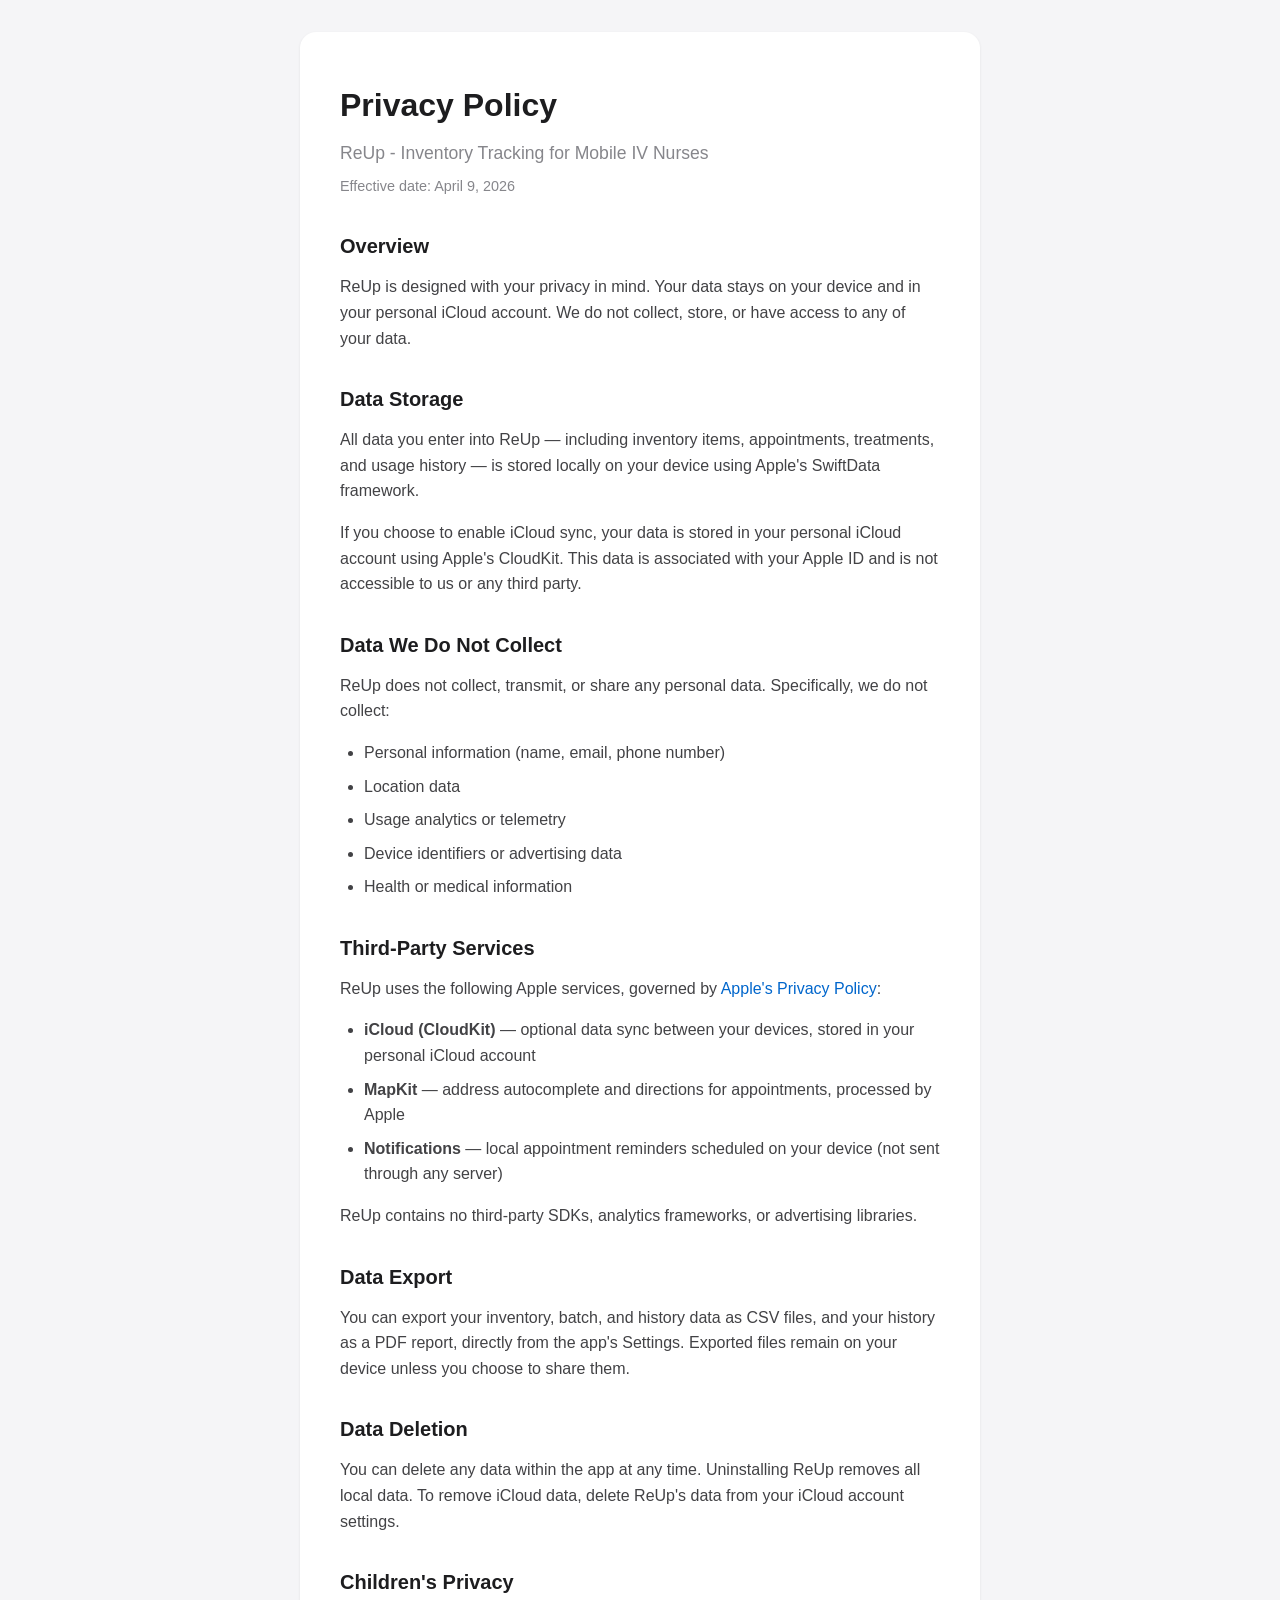
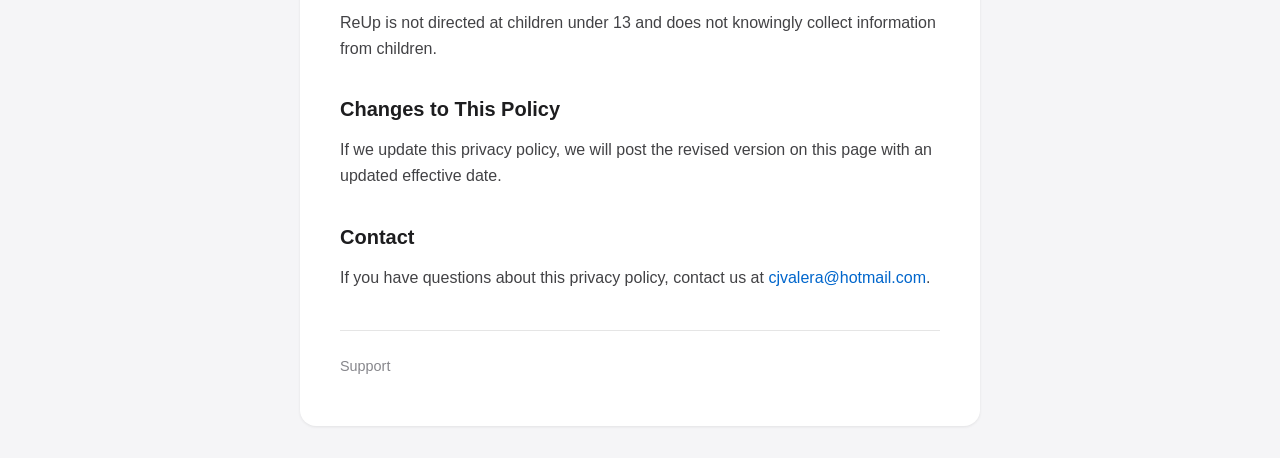
==== privacy.html @ 14303cd3 "Add support and privacy policy pages for App Store submission" ====
<!DOCTYPE html>
<html lang="en">
<head>
    <meta charset="UTF-8">
    <meta name="viewport" content="width=device-width, initial-scale=1.0">
    <title>ReUp - Privacy Policy</title>
    <style>
        * { margin: 0; padding: 0; box-sizing: border-box; }
        body {
            font-family: -apple-system, BlinkMacSystemFont, "Segoe UI", Roboto, Helvetica, Arial, sans-serif;
            line-height: 1.6;
            color: #1d1d1f;
            background: #f5f5f7;
            padding: 2rem 1rem;
        }
        .container {
            max-width: 680px;
            margin: 0 auto;
            background: #fff;
            border-radius: 16px;
            padding: 3rem 2.5rem;
            box-shadow: 0 1px 3px rgba(0,0,0,0.08);
        }
        h1 { font-size: 2rem; font-weight: 700; margin-bottom: 0.5rem; }
        .subtitle { color: #86868b; font-size: 1.1rem; margin-bottom: 0.5rem; }
        .effective { color: #86868b; font-size: 0.9rem; margin-bottom: 2rem; }
        h2 { font-size: 1.25rem; font-weight: 600; margin-top: 2rem; margin-bottom: 0.75rem; }
        p { margin-bottom: 1rem; color: #424245; }
        ul { margin-bottom: 1rem; padding-left: 1.5rem; color: #424245; }
        li { margin-bottom: 0.5rem; }
        a { color: #0066cc; text-decoration: none; }
        a:hover { text-decoration: underline; }
        .nav { margin-top: 2.5rem; padding-top: 1.5rem; border-top: 1px solid #e5e5e5; font-size: 0.9rem; color: #86868b; }
        .nav a { color: #86868b; }
        .nav a:hover { color: #0066cc; }
    </style>
</head>
<body>
    <div class="container">
        <h1>Privacy Policy</h1>
        <p class="subtitle">ReUp - Inventory Tracking for Mobile IV Nurses</p>
        <p class="effective">Effective date: April 9, 2026</p>

        <h2>Overview</h2>
        <p>ReUp is designed with your privacy in mind. Your data stays on your device and in your personal iCloud account. We do not collect, store, or have access to any of your data.</p>

        <h2>Data Storage</h2>
        <p>All data you enter into ReUp — including inventory items, appointments, treatments, and usage history — is stored locally on your device using Apple's SwiftData framework.</p>
        <p>If you choose to enable iCloud sync, your data is stored in your personal iCloud account using Apple's CloudKit. This data is associated with your Apple ID and is not accessible to us or any third party.</p>

        <h2>Data We Do Not Collect</h2>
        <p>ReUp does not collect, transmit, or share any personal data. Specifically, we do not collect:</p>
        <ul>
            <li>Personal information (name, email, phone number)</li>
            <li>Location data</li>
            <li>Usage analytics or telemetry</li>
            <li>Device identifiers or advertising data</li>
            <li>Health or medical information</li>
        </ul>

        <h2>Third-Party Services</h2>
        <p>ReUp uses the following Apple services, governed by <a href="https://www.apple.com/legal/privacy/">Apple's Privacy Policy</a>:</p>
        <ul>
            <li><strong>iCloud (CloudKit)</strong> — optional data sync between your devices, stored in your personal iCloud account</li>
            <li><strong>MapKit</strong> — address autocomplete and directions for appointments, processed by Apple</li>
            <li><strong>Notifications</strong> — local appointment reminders scheduled on your device (not sent through any server)</li>
        </ul>
        <p>ReUp contains no third-party SDKs, analytics frameworks, or advertising libraries.</p>

        <h2>Data Export</h2>
        <p>You can export your inventory, batch, and history data as CSV files, and your history as a PDF report, directly from the app's Settings. Exported files remain on your device unless you choose to share them.</p>

        <h2>Data Deletion</h2>
        <p>You can delete any data within the app at any time. Uninstalling ReUp removes all local data. To remove iCloud data, delete ReUp's data from your iCloud account settings.</p>

        <h2>Children's Privacy</h2>
        <p>ReUp is not directed at children under 13 and does not knowingly collect information from children.</p>

        <h2>Changes to This Policy</h2>
        <p>If we update this privacy policy, we will post the revised version on this page with an updated effective date.</p>

        <h2>Contact</h2>
        <p>If you have questions about this privacy policy, contact us at <a href="mailto:cjvalera@hotmail.com">cjvalera@hotmail.com</a>.</p>

        <div class="nav">
            <a href="index.html">Support</a>
        </div>
    </div>
</body>
</html>
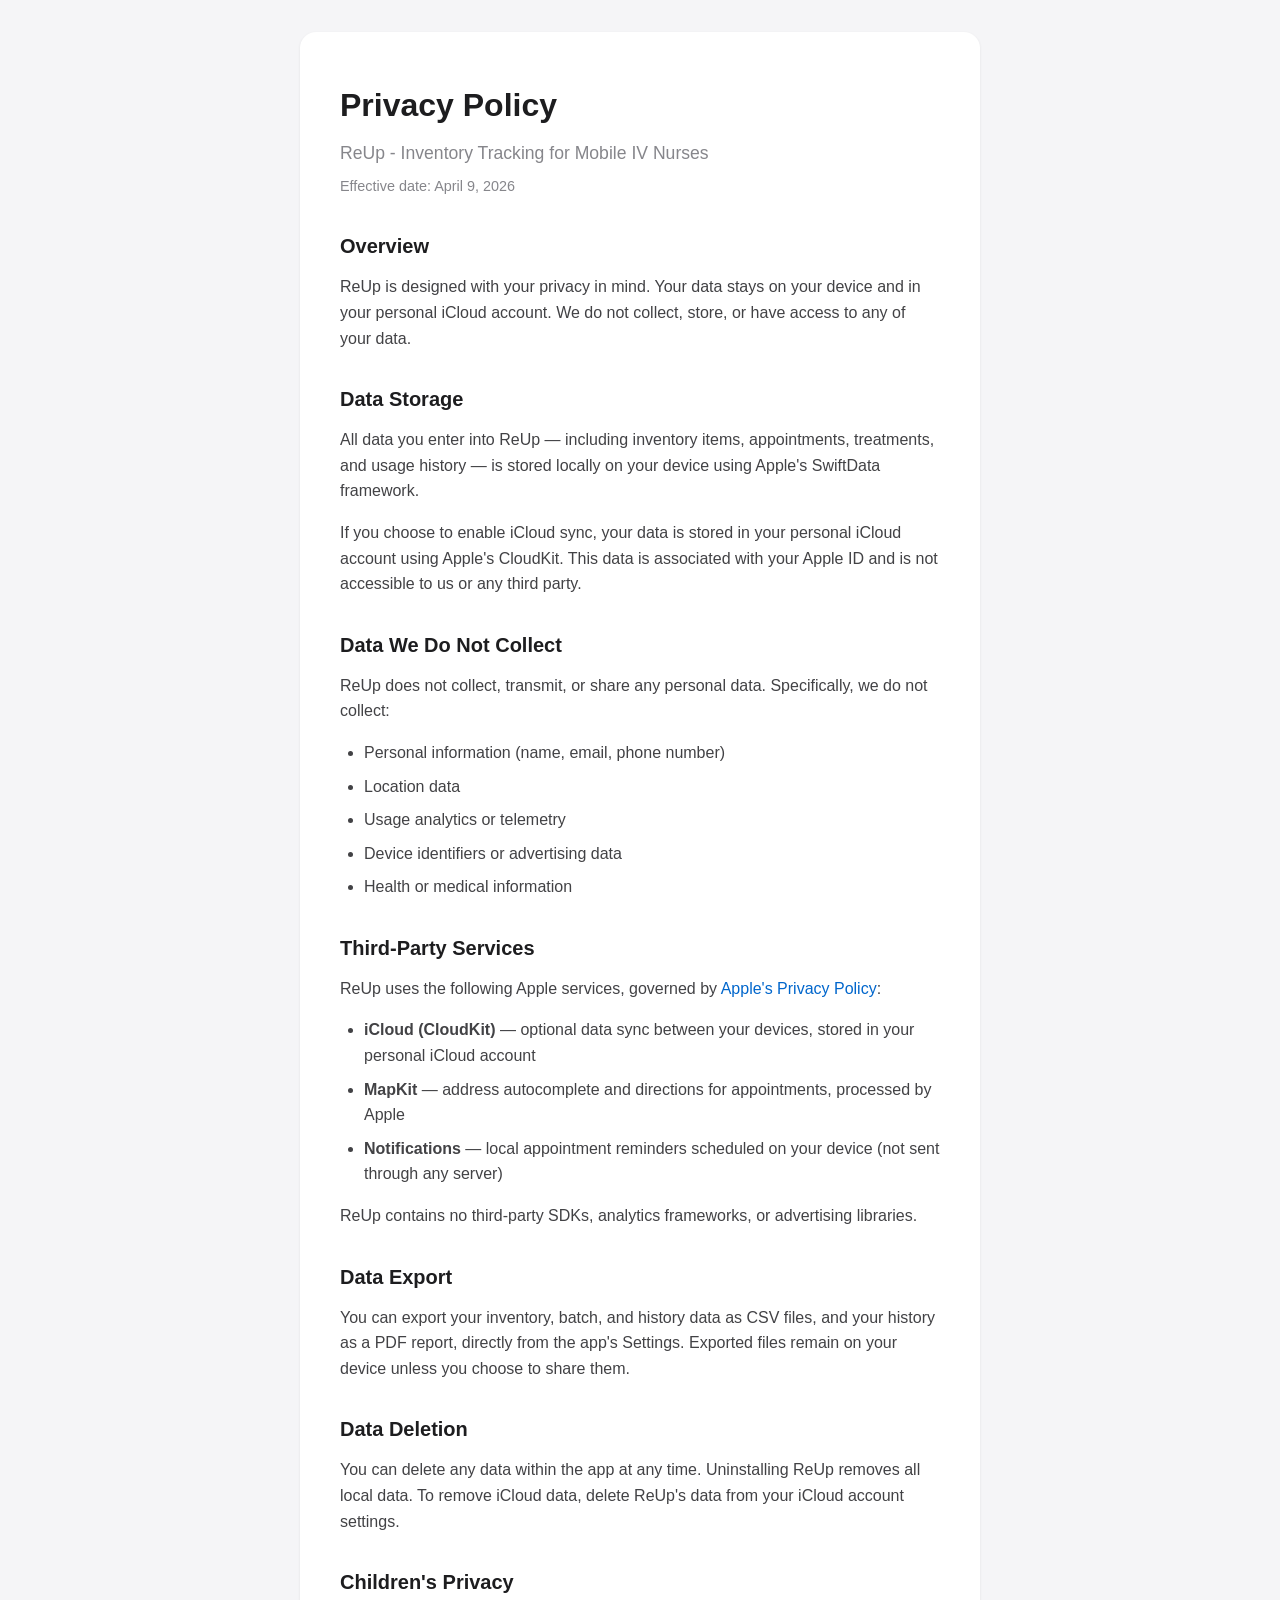
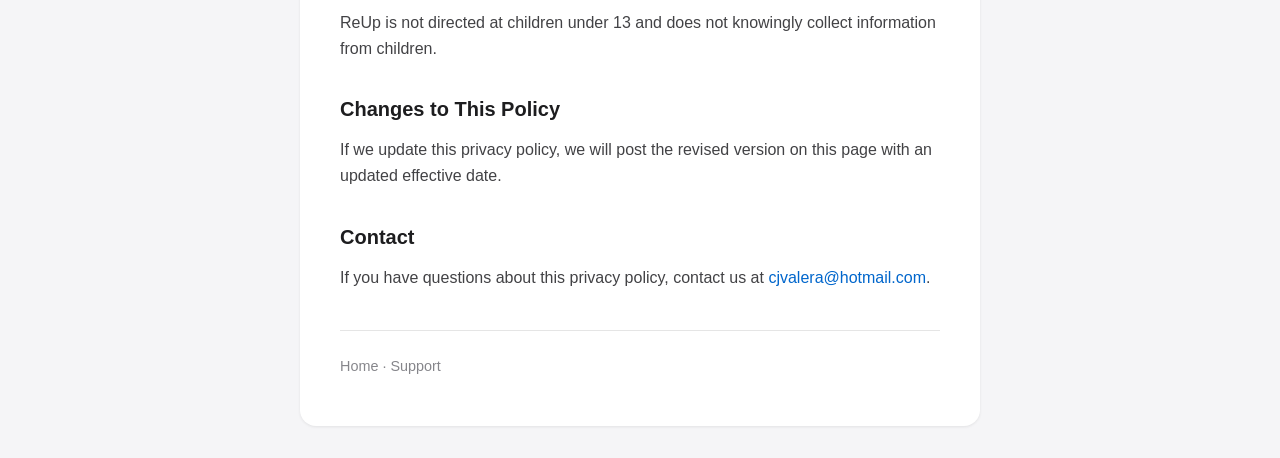
==== commit 0c76aaa2: "Add marketing landing page; move support to /support.html Replace the old support-only index with a " ====
--- a/privacy.html
+++ b/privacy.html
@@ -83,7 +83,8 @@
         <p>If you have questions about this privacy policy, contact us at <a href="mailto:cjvalera@hotmail.com">cjvalera@hotmail.com</a>.</p>
 
         <div class="nav">
-            <a href="index.html">Support</a>
+            <a href="index.html">Home</a> &middot;
+            <a href="support.html">Support</a>
         </div>
     </div>
 </body>
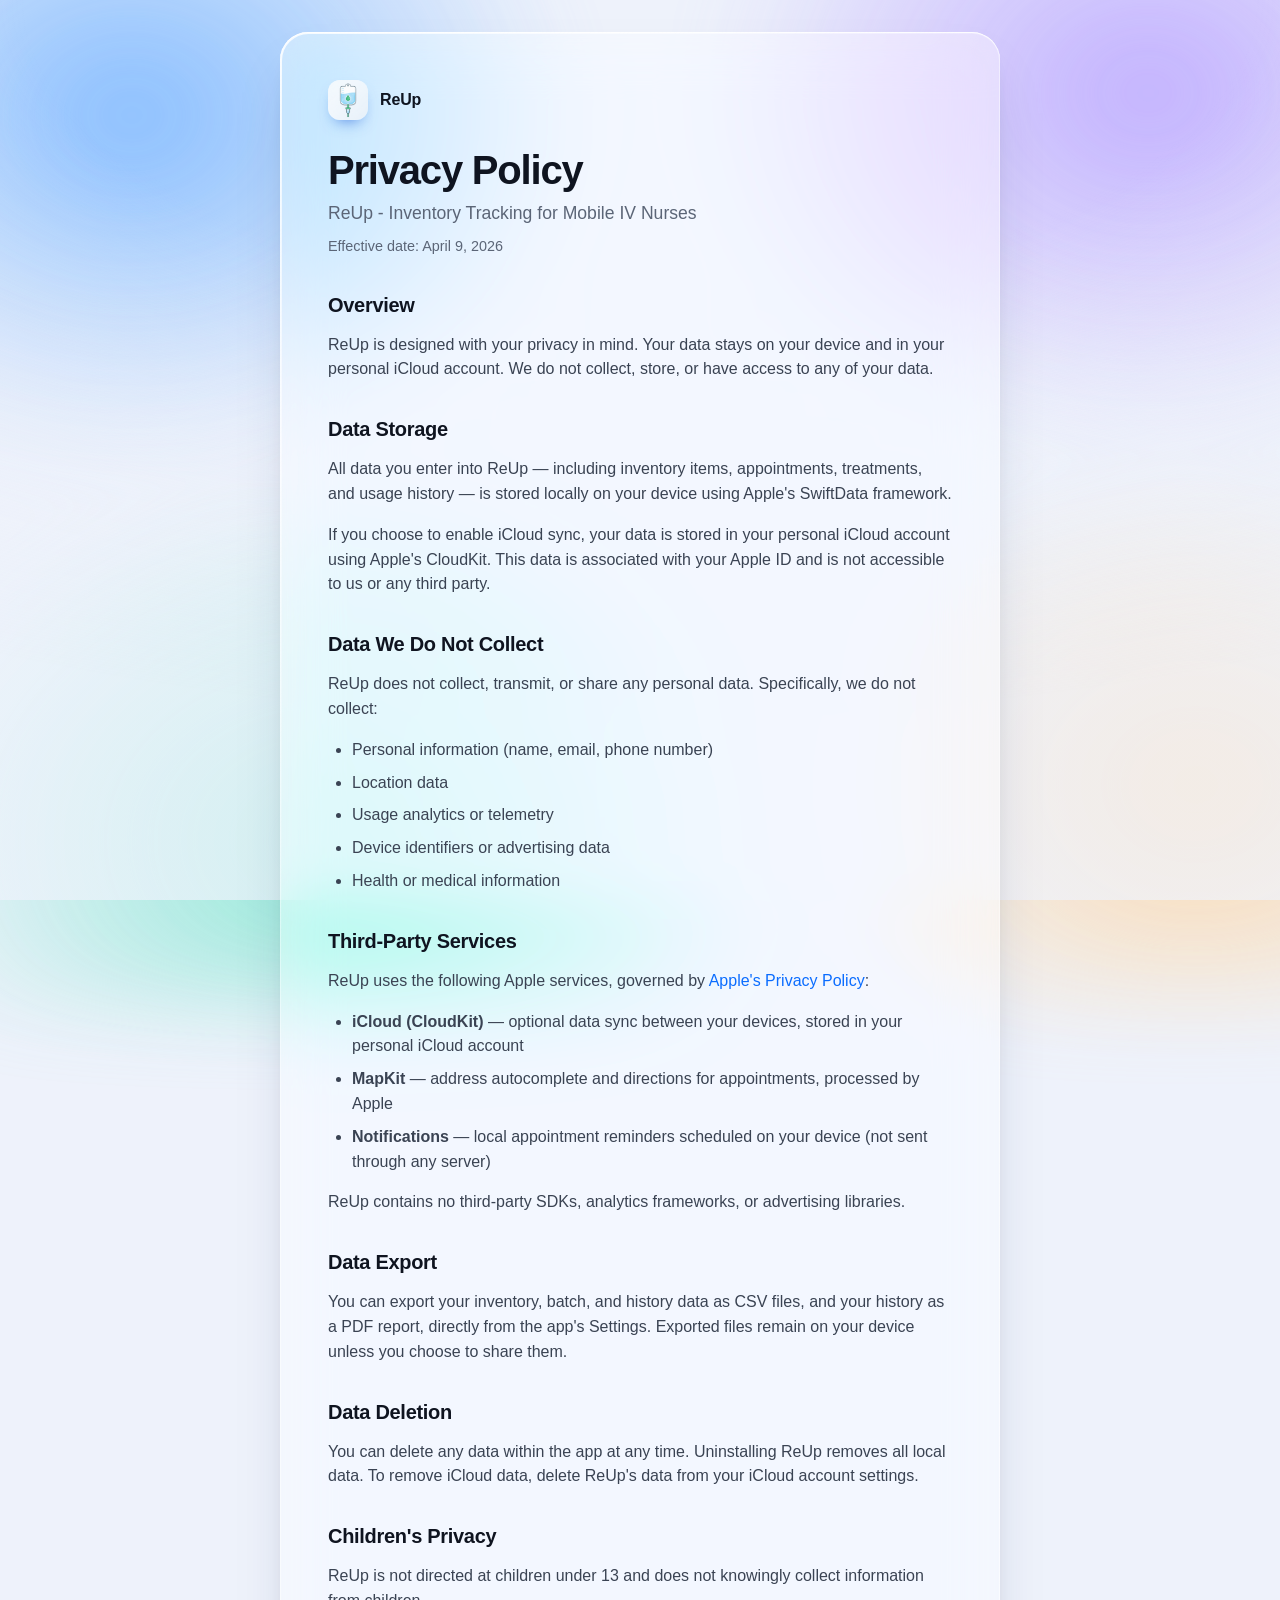
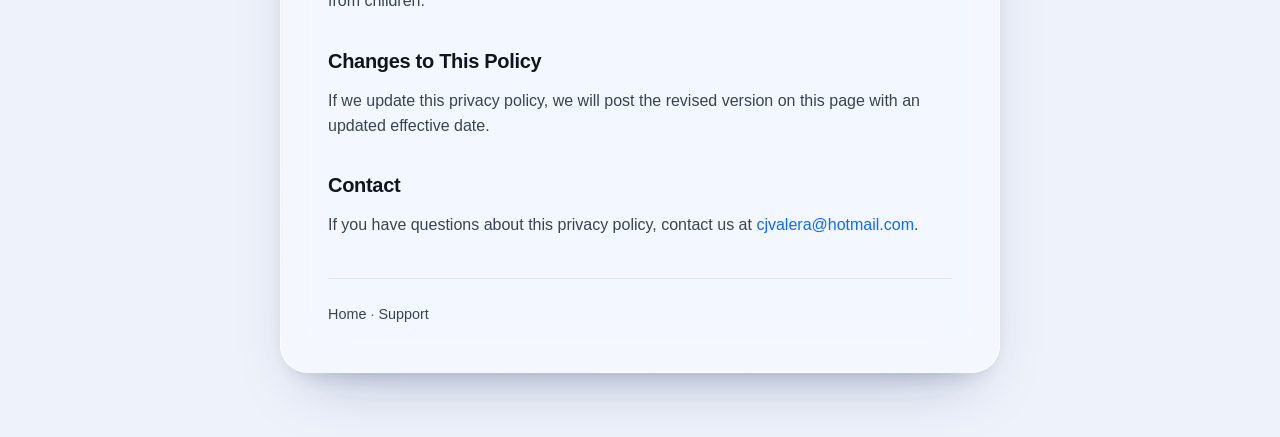
==== commit 5ba7e5a8: "Restyle the ReUp site with the Valera Labs liquid glass design Landing page gets the shared interact" ====
--- a/privacy.html
+++ b/privacy.html
@@ -4,39 +4,16 @@
     <meta charset="UTF-8">
     <meta name="viewport" content="width=device-width, initial-scale=1.0">
     <title>ReUp - Privacy Policy</title>
-    <style>
-        * { margin: 0; padding: 0; box-sizing: border-box; }
-        body {
-            font-family: -apple-system, BlinkMacSystemFont, "Segoe UI", Roboto, Helvetica, Arial, sans-serif;
-            line-height: 1.6;
-            color: #1d1d1f;
-            background: #f5f5f7;
-            padding: 2rem 1rem;
-        }
-        .container {
-            max-width: 680px;
-            margin: 0 auto;
-            background: #fff;
-            border-radius: 16px;
-            padding: 3rem 2.5rem;
-            box-shadow: 0 1px 3px rgba(0,0,0,0.08);
-        }
-        h1 { font-size: 2rem; font-weight: 700; margin-bottom: 0.5rem; }
-        .subtitle { color: #86868b; font-size: 1.1rem; margin-bottom: 0.5rem; }
-        .effective { color: #86868b; font-size: 0.9rem; margin-bottom: 2rem; }
-        h2 { font-size: 1.25rem; font-weight: 600; margin-top: 2rem; margin-bottom: 0.75rem; }
-        p { margin-bottom: 1rem; color: #424245; }
-        ul { margin-bottom: 1rem; padding-left: 1.5rem; color: #424245; }
-        li { margin-bottom: 0.5rem; }
-        a { color: #0066cc; text-decoration: none; }
-        a:hover { text-decoration: underline; }
-        .nav { margin-top: 2.5rem; padding-top: 1.5rem; border-top: 1px solid #e5e5e5; font-size: 0.9rem; color: #86868b; }
-        .nav a { color: #86868b; }
-        .nav a:hover { color: #0066cc; }
-    </style>
+    <link rel="stylesheet" href="_style.css">
+    <link rel="icon" type="image/png" href="favicon.png">
+    <link rel="apple-touch-icon" href="apple-touch-icon.png">
+    <link rel="canonical" href="https://reup.valeralabs.io/privacy.html">
+    <!-- Moved to reup.valeralabs.io; the GitHub Pages copy only forwards there. -->
+    <script>if(location.hostname.endsWith('github.io'))location.replace('https://reup.valeralabs.io/'+location.pathname.replace(/^\/reup-support\/?/,''))</script>
 </head>
 <body>
     <div class="container">
+        <div class="brand"><img src="appicon.png" alt=""><a href="index.html">ReUp</a></div>
         <h1>Privacy Policy</h1>
         <p class="subtitle">ReUp - Inventory Tracking for Mobile IV Nurses</p>
         <p class="effective">Effective date: April 9, 2026</p>
--- a/_style.css
+++ b/_style.css
@@ -0,0 +1,75 @@
+/* Document pages (privacy, terms, support): glass card on the shared background. */
+@import url("_glass.css");
+
+body { padding: 1.25rem 1rem 3rem; }
+@media (min-width: 720px) { body { padding: 2rem 1.5rem 4rem; } }
+
+/* static liquid background, no canvas on these pages */
+body::before {
+    content: "";
+    position: fixed; inset: -12%; z-index: 0; pointer-events: none;
+    background:
+        radial-gradient(40% 45% at 18% 20%, var(--blob-1) 0%, transparent 70%),
+        radial-gradient(40% 45% at 82% 18%, var(--blob-2) 0%, transparent 70%),
+        radial-gradient(40% 45% at 30% 85%, var(--blob-3) 0%, transparent 70%),
+        radial-gradient(35% 40% at 85% 80%, var(--blob-4) 0%, transparent 70%);
+    filter: blur(40px) saturate(1.2);
+    opacity: var(--blob-alpha);
+}
+body::after {
+    content: "";
+    position: fixed; inset: 0; z-index: 0; pointer-events: none;
+    background: radial-gradient(120% 80% at 50% 0%, transparent 40%, color-mix(in srgb, var(--bg) 70%, transparent) 100%);
+}
+
+.container {
+    position: relative; z-index: 1;
+    max-width: 720px; margin: 0 auto;
+    padding: clamp(1.75rem, 4vw, 3rem);
+    border-radius: 28px;
+    background: var(--glass);
+    -webkit-backdrop-filter: blur(28px) saturate(180%);
+    backdrop-filter: blur(28px) saturate(180%);
+    box-shadow:
+        inset 0 1px 0 var(--glass-edge),
+        inset 0 -1px 0 var(--glass-edge-soft),
+        inset 1px 0 0 var(--glass-edge-soft),
+        inset -1px 0 0 var(--glass-edge-soft),
+        var(--glass-shadow);
+}
+.container::before {
+    content: "";
+    position: absolute; inset: 0; border-radius: inherit; padding: 1.5px;
+    background: linear-gradient(135deg, var(--glass-edge) 0%, transparent 35%, transparent 65%, var(--glass-edge-soft) 100%);
+    -webkit-mask: linear-gradient(#000 0 0) content-box, linear-gradient(#000 0 0);
+    mask: linear-gradient(#000 0 0) content-box, linear-gradient(#000 0 0);
+    -webkit-mask-composite: xor; mask-composite: exclude;
+    pointer-events: none;
+}
+
+.brand { display: flex; align-items: center; gap: 0.75rem; margin-bottom: 1.75rem; }
+.brand img { width: 40px; height: 40px; border-radius: 12px; box-shadow: inset 0 1px 0 rgba(255,255,255,0.5), 0 8px 16px -8px rgba(10,79,214,0.7); }
+.brand a { color: var(--text); font-weight: 650; letter-spacing: -0.01em; }
+.brand a:hover { text-decoration: none; color: var(--accent); }
+
+h1 { font-size: clamp(1.9rem, 4.5vw, 2.5rem); font-weight: 700; letter-spacing: -0.03em; line-height: 1.1; margin-bottom: 0.5rem; }
+.subtitle { color: var(--muted); font-size: 1.1rem; margin-bottom: 0.5rem; }
+.effective { color: var(--muted); font-size: 0.9rem; margin-bottom: 2rem; }
+h2 { font-size: 1.25rem; font-weight: 650; letter-spacing: -0.015em; margin-top: 2rem; margin-bottom: 0.75rem; }
+h3 { font-size: 1.05rem; font-weight: 600; margin-top: 1.25rem; margin-bottom: 0.5rem; }
+p { margin-bottom: 1rem; color: var(--body); }
+ul, ol { margin-bottom: 1rem; padding-left: 1.5rem; color: var(--body); }
+li { margin-bottom: 0.5rem; }
+table { width: 100%; border-collapse: collapse; margin-bottom: 1rem; font-size: 0.95rem; }
+th, td { text-align: left; padding: 0.55rem 0.6rem; border-bottom: 1px solid var(--border); vertical-align: top; color: var(--body); }
+th { color: var(--text); font-weight: 600; }
+.card, .contact-card { background: var(--pill); border-radius: 16px; padding: 1.25rem 1.5rem; margin: 1.5rem 0; box-shadow: inset 0 1px 0 var(--glass-edge); }
+.card p, .contact-card p { margin-bottom: 0.5rem; } .card p:last-child, .contact-card p:last-child { margin-bottom: 0; }
+
+p.nav, div.nav {
+    position: static; display: block; max-width: none; border-radius: 0;
+    margin: 2.5rem 0 0; padding: 1.5rem 0 0;
+    border-top: 1px solid var(--border);
+    font-size: 0.9rem; color: var(--muted);
+}
+p.nav a, div.nav a { color: var(--body); } p.nav a:hover, div.nav a:hover { color: var(--accent); }
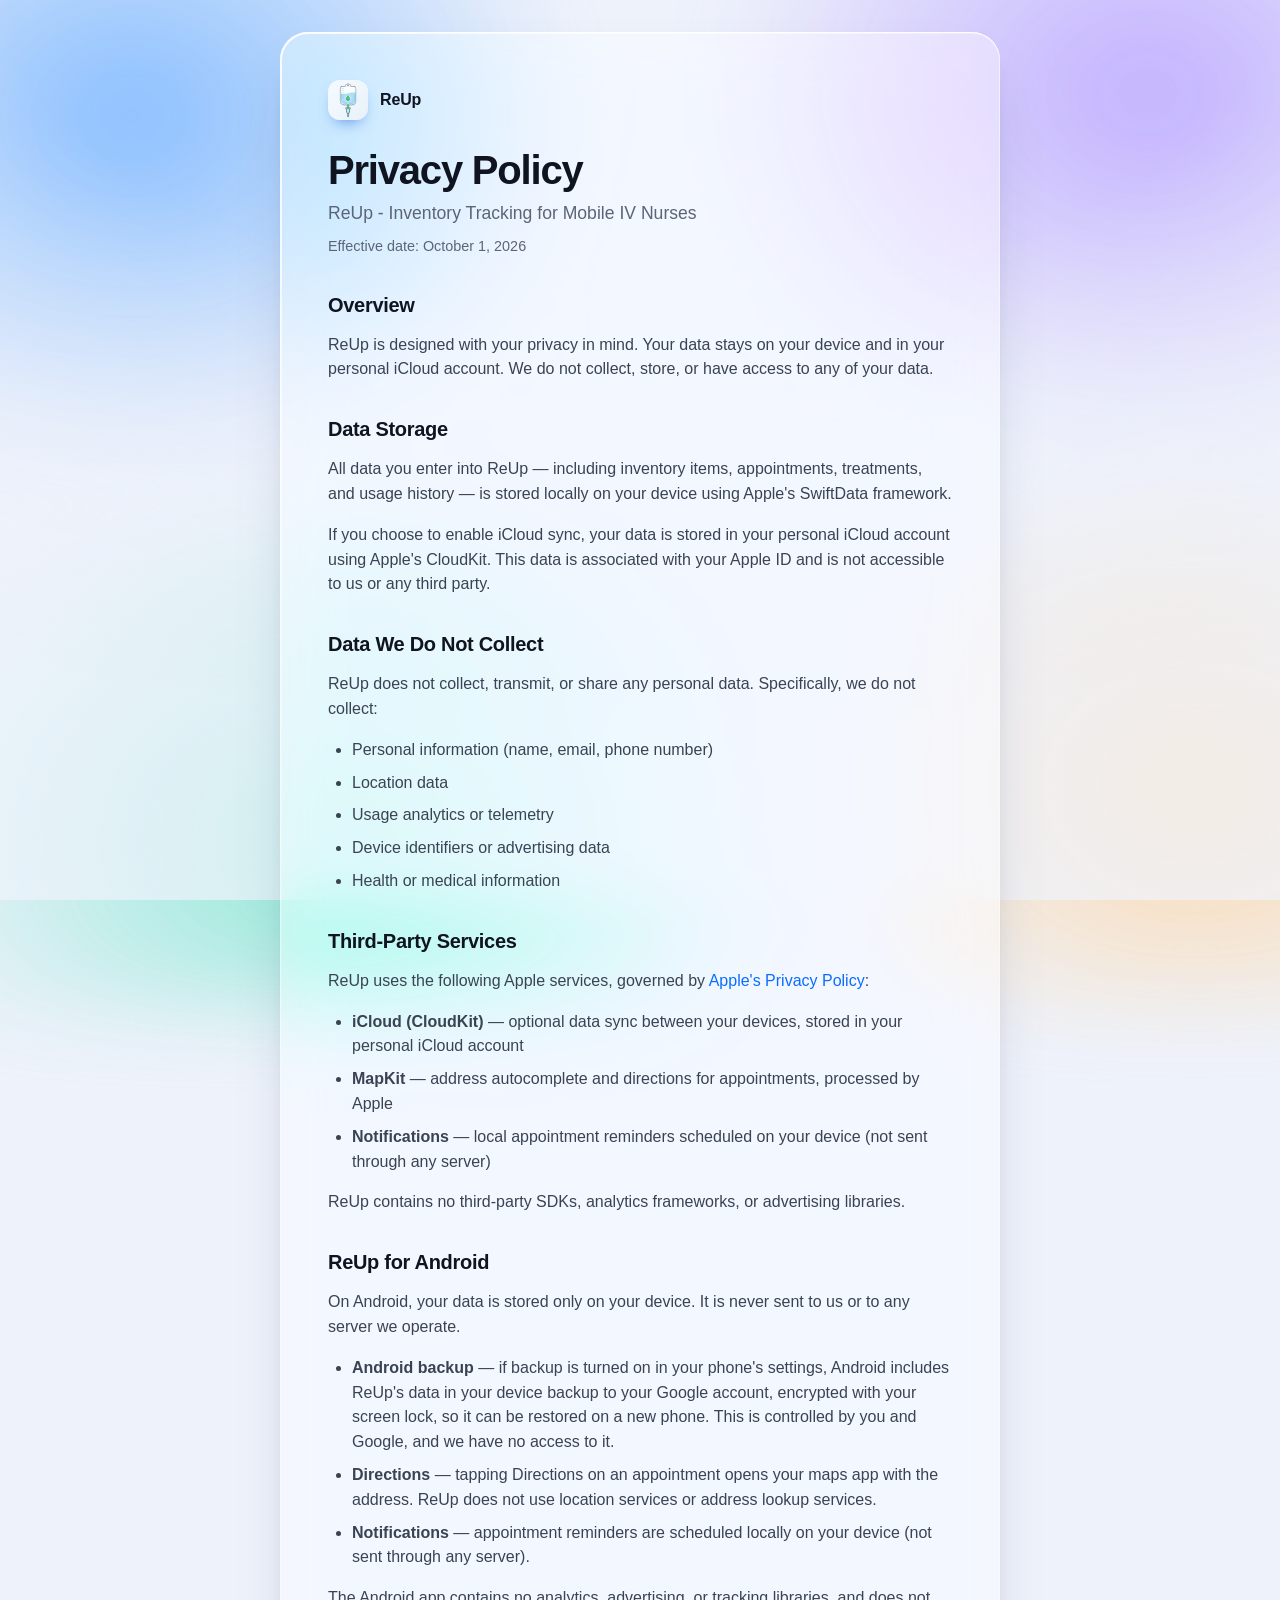
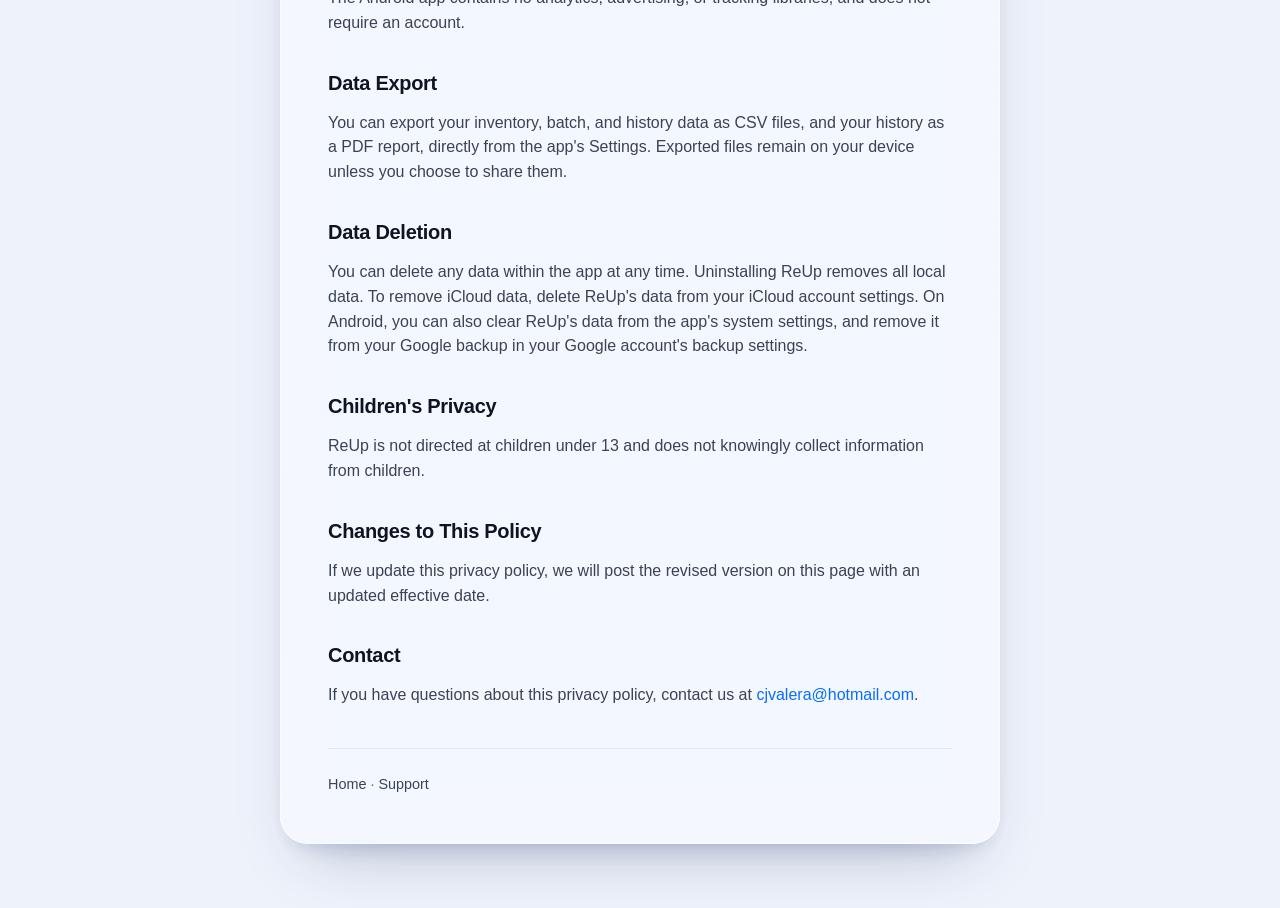
==== commit 4e9fba40: "Add an Android section to the ReUp privacy policy Co-Authored-By: Claude Opus 5.5 <noreply@anthropic" ====
--- a/privacy.html
+++ b/privacy.html
@@ -16,7 +16,7 @@
         <div class="brand"><img src="appicon.png" alt=""><a href="index.html">ReUp</a></div>
         <h1>Privacy Policy</h1>
         <p class="subtitle">ReUp - Inventory Tracking for Mobile IV Nurses</p>
-        <p class="effective">Effective date: April 9, 2026</p>
+        <p class="effective">Effective date: October 1, 2026</p>
 
         <h2>Overview</h2>
         <p>ReUp is designed with your privacy in mind. Your data stays on your device and in your personal iCloud account. We do not collect, store, or have access to any of your data.</p>
@@ -44,11 +44,20 @@
         </ul>
         <p>ReUp contains no third-party SDKs, analytics frameworks, or advertising libraries.</p>
 
+        <h2>ReUp for Android</h2>
+        <p>On Android, your data is stored only on your device. It is never sent to us or to any server we operate.</p>
+        <ul>
+            <li><strong>Android backup</strong> — if backup is turned on in your phone's settings, Android includes ReUp's data in your device backup to your Google account, encrypted with your screen lock, so it can be restored on a new phone. This is controlled by you and Google, and we have no access to it.</li>
+            <li><strong>Directions</strong> — tapping Directions on an appointment opens your maps app with the address. ReUp does not use location services or address lookup services.</li>
+            <li><strong>Notifications</strong> — appointment reminders are scheduled locally on your device (not sent through any server).</li>
+        </ul>
+        <p>The Android app contains no analytics, advertising, or tracking libraries, and does not require an account.</p>
+
         <h2>Data Export</h2>
         <p>You can export your inventory, batch, and history data as CSV files, and your history as a PDF report, directly from the app's Settings. Exported files remain on your device unless you choose to share them.</p>
 
         <h2>Data Deletion</h2>
-        <p>You can delete any data within the app at any time. Uninstalling ReUp removes all local data. To remove iCloud data, delete ReUp's data from your iCloud account settings.</p>
+        <p>You can delete any data within the app at any time. Uninstalling ReUp removes all local data. To remove iCloud data, delete ReUp's data from your iCloud account settings. On Android, you can also clear ReUp's data from the app's system settings, and remove it from your Google backup in your Google account's backup settings.</p>
 
         <h2>Children's Privacy</h2>
         <p>ReUp is not directed at children under 13 and does not knowingly collect information from children.</p>
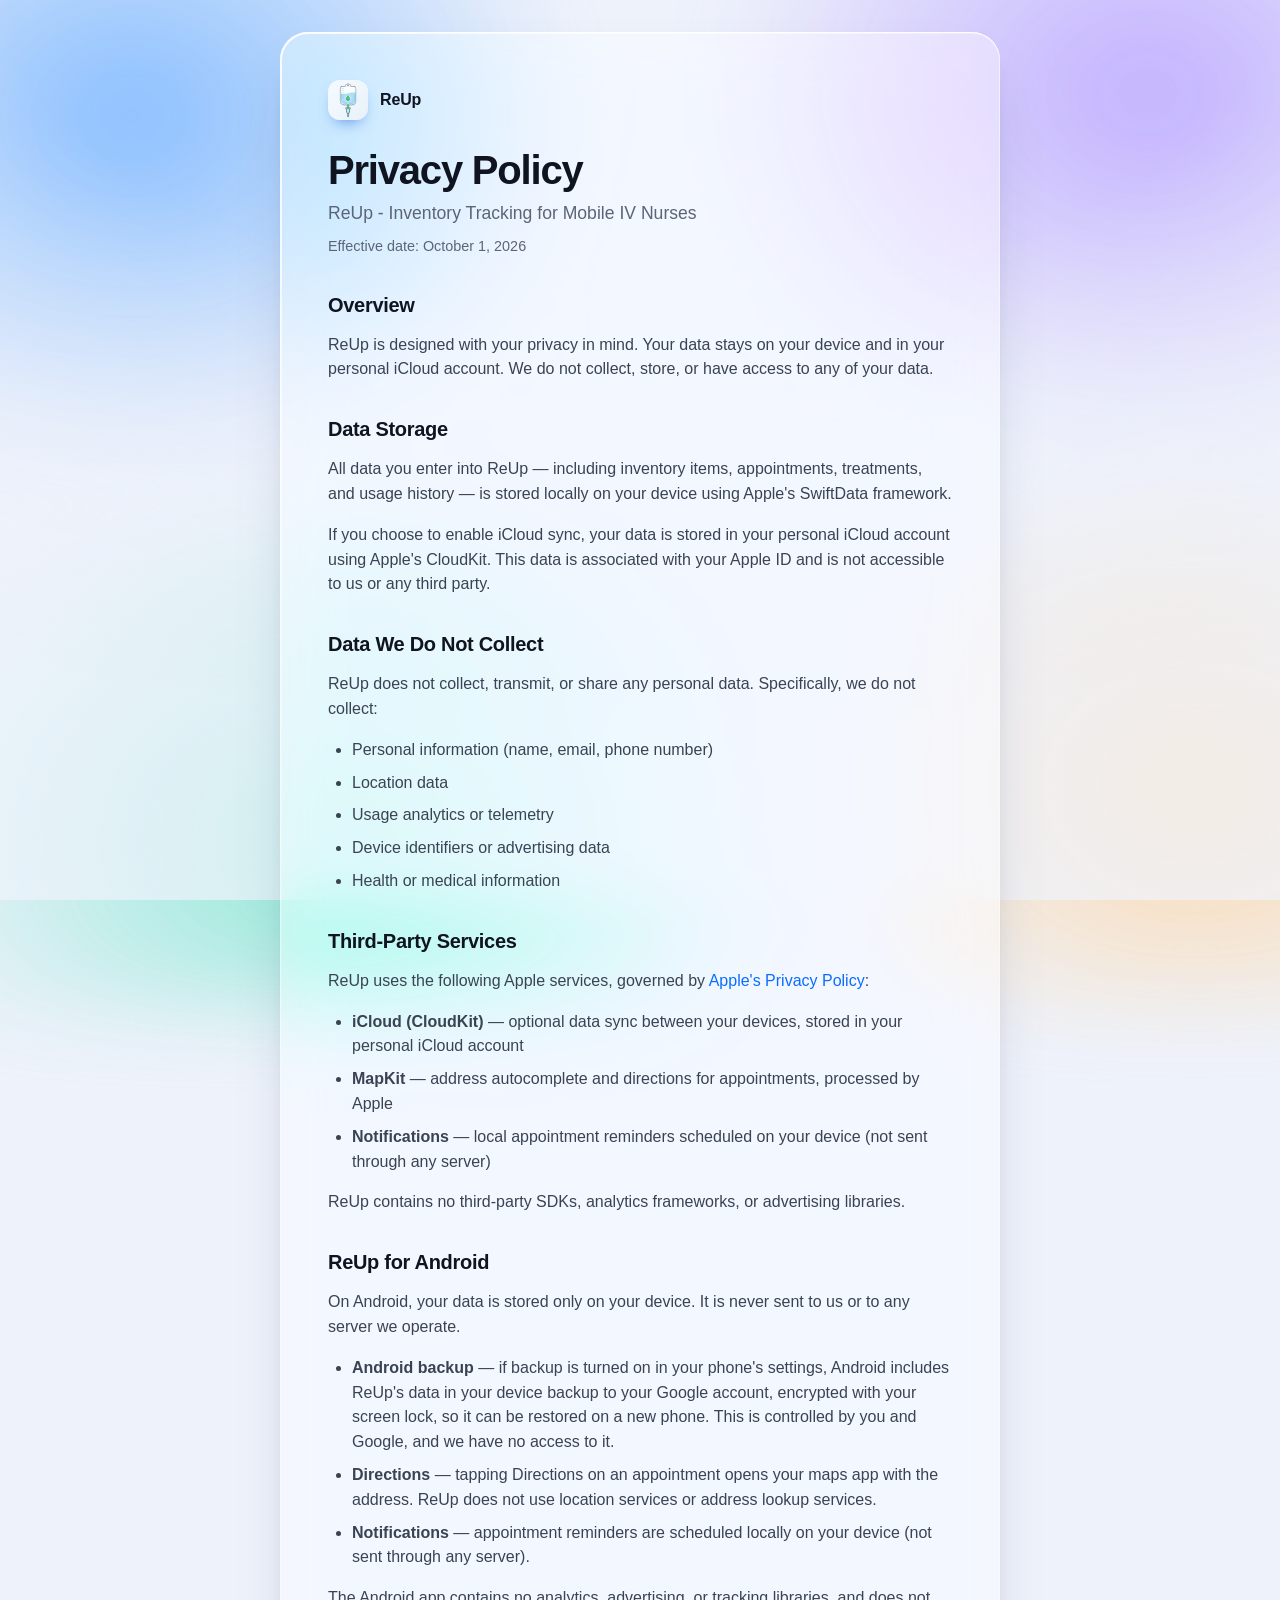
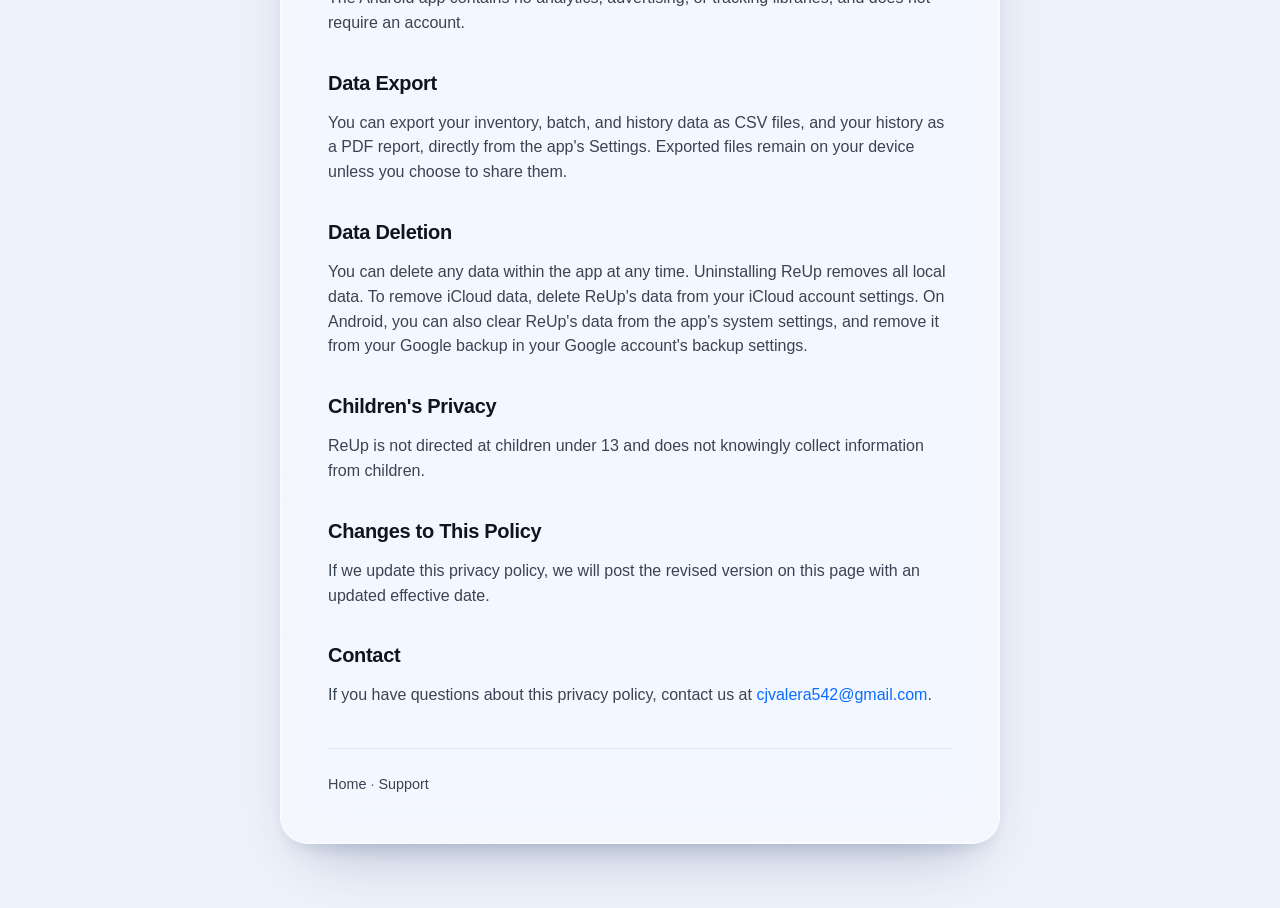
==== commit c9344f07: "Use cjvalera542@gmail.com as the support email Co-Authored-By: Claude Opus 5.5 <noreply@anthropic.co" ====
--- a/privacy.html
+++ b/privacy.html
@@ -66,7 +66,7 @@
         <p>If we update this privacy policy, we will post the revised version on this page with an updated effective date.</p>
 
         <h2>Contact</h2>
-        <p>If you have questions about this privacy policy, contact us at <a href="mailto:cjvalera@hotmail.com">cjvalera@hotmail.com</a>.</p>
+        <p>If you have questions about this privacy policy, contact us at <a href="mailto:cjvalera542@gmail.com">cjvalera542@gmail.com</a>.</p>
 
         <div class="nav">
             <a href="index.html">Home</a> &middot;
